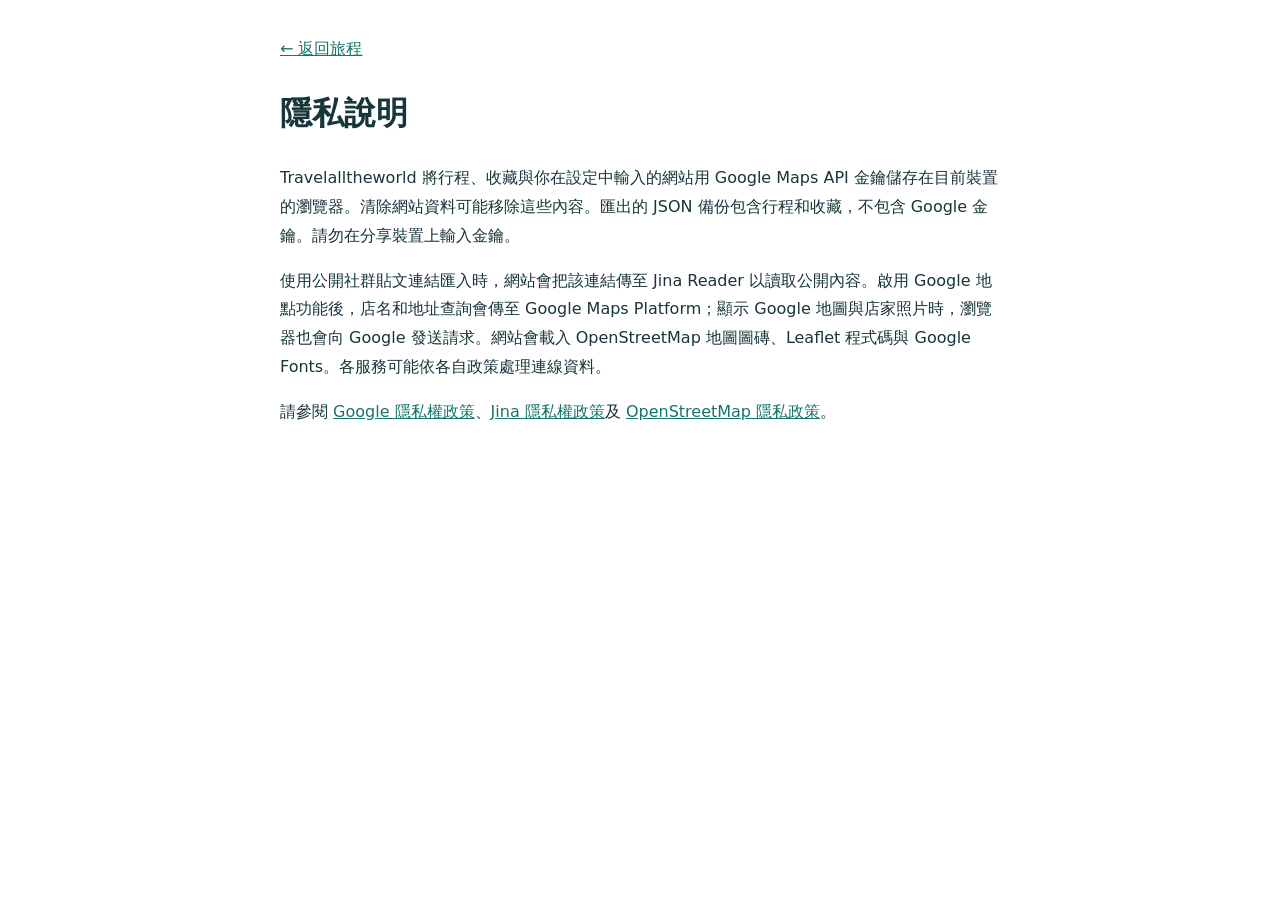
==== privacy.html @ 85bf27c6 "Add privacy information for social and Google place lookups" ====
<!doctype html><html lang="zh-Hant"><head><meta charset="utf-8"><meta name="viewport" content="width=device-width,initial-scale=1"><title>隱私說明 · Travelalltheworld</title><style>body{font:16px/1.8 system-ui,sans-serif;max-width:720px;margin:35px auto;padding:0 18px;color:#17353a}a{color:#167568}</style></head><body><a href="./">← 返回旅程</a><h1>隱私說明</h1><p>Travelalltheworld 將行程、收藏與你在設定中輸入的網站用 Google Maps API 金鑰儲存在目前裝置的瀏覽器。清除網站資料可能移除這些內容。匯出的 JSON 備份包含行程和收藏，不包含 Google 金鑰。請勿在分享裝置上輸入金鑰。</p><p>使用公開社群貼文連結匯入時，網站會把該連結傳至 Jina Reader 以讀取公開內容。啟用 Google 地點功能後，店名和地址查詢會傳至 Google Maps Platform；顯示 Google 地圖與店家照片時，瀏覽器也會向 Google 發送請求。網站會載入 OpenStreetMap 地圖圖磚、Leaflet 程式碼與 Google Fonts。各服務可能依各自政策處理連線資料。</p><p>請參閱 <a href="https://policies.google.com/privacy" target="_blank" rel="noopener noreferrer">Google 隱私權政策</a>、<a href="https://jina.ai/legal/#privacy-policy" target="_blank" rel="noopener noreferrer">Jina 隱私權政策</a>及 <a href="https://osmfoundation.org/wiki/Privacy_Policy" target="_blank" rel="noopener noreferrer">OpenStreetMap 隱私政策</a>。</p></body></html>
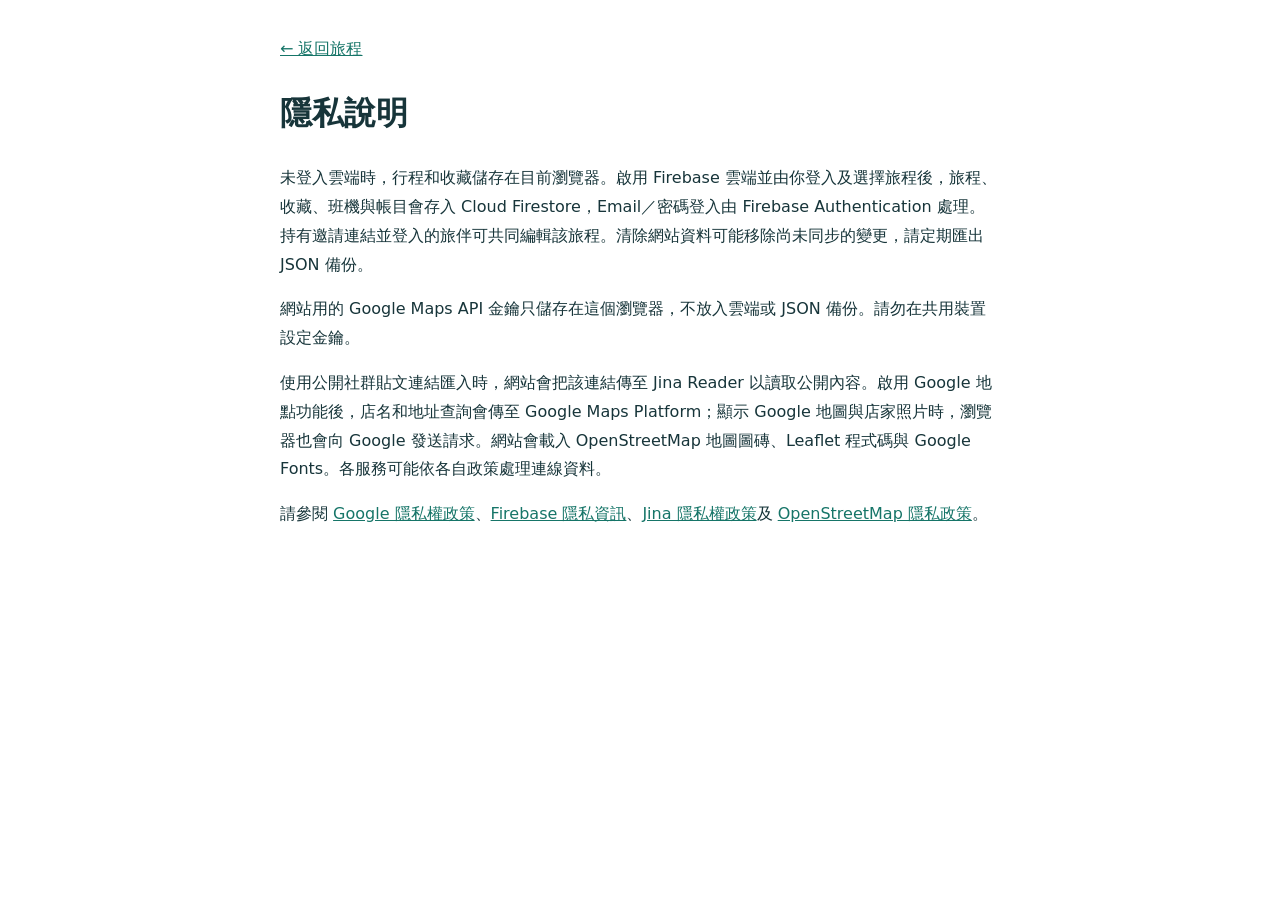
==== commit 00718bcf: "Prepare account-based cloud trip sync and LINE invites" ====
--- a/privacy.html
+++ b/privacy.html
@@ -1 +1 @@
-<!doctype html><html lang="zh-Hant"><head><meta charset="utf-8"><meta name="viewport" content="width=device-width,initial-scale=1"><title>隱私說明 · Travelalltheworld</title><style>body{font:16px/1.8 system-ui,sans-serif;max-width:720px;margin:35px auto;padding:0 18px;color:#17353a}a{color:#167568}</style></head><body><a href="./">← 返回旅程</a><h1>隱私說明</h1><p>Travelalltheworld 將行程、收藏與你在設定中輸入的網站用 Google Maps API 金鑰儲存在目前裝置的瀏覽器。清除網站資料可能移除這些內容。匯出的 JSON 備份包含行程和收藏，不包含 Google 金鑰。請勿在分享裝置上輸入金鑰。</p><p>使用公開社群貼文連結匯入時，網站會把該連結傳至 Jina Reader 以讀取公開內容。啟用 Google 地點功能後，店名和地址查詢會傳至 Google Maps Platform；顯示 Google 地圖與店家照片時，瀏覽器也會向 Google 發送請求。網站會載入 OpenStreetMap 地圖圖磚、Leaflet 程式碼與 Google Fonts。各服務可能依各自政策處理連線資料。</p><p>請參閱 <a href="https://policies.google.com/privacy" target="_blank" rel="noopener noreferrer">Google 隱私權政策</a>、<a href="https://jina.ai/legal/#privacy-policy" target="_blank" rel="noopener noreferrer">Jina 隱私權政策</a>及 <a href="https://osmfoundation.org/wiki/Privacy_Policy" target="_blank" rel="noopener noreferrer">OpenStreetMap 隱私政策</a>。</p></body></html>
+<!doctype html><html lang="zh-Hant"><head><meta charset="utf-8"><meta name="viewport" content="width=device-width,initial-scale=1"><title>隱私說明 · Travelalltheworld</title><style>body{font:16px/1.8 system-ui,sans-serif;max-width:720px;margin:35px auto;padding:0 18px;color:#17353a}a{color:#167568}</style></head><body><a href="./">← 返回旅程</a><h1>隱私說明</h1><p>未登入雲端時，行程和收藏儲存在目前瀏覽器。啟用 Firebase 雲端並由你登入及選擇旅程後，旅程、收藏、班機與帳目會存入 Cloud Firestore，Email／密碼登入由 Firebase Authentication 處理。持有邀請連結並登入的旅伴可共同編輯該旅程。清除網站資料可能移除尚未同步的變更，請定期匯出 JSON 備份。</p><p>網站用的 Google Maps API 金鑰只儲存在這個瀏覽器，不放入雲端或 JSON 備份。請勿在共用裝置設定金鑰。</p><p>使用公開社群貼文連結匯入時，網站會把該連結傳至 Jina Reader 以讀取公開內容。啟用 Google 地點功能後，店名和地址查詢會傳至 Google Maps Platform；顯示 Google 地圖與店家照片時，瀏覽器也會向 Google 發送請求。網站會載入 OpenStreetMap 地圖圖磚、Leaflet 程式碼與 Google Fonts。各服務可能依各自政策處理連線資料。</p><p>請參閱 <a href="https://policies.google.com/privacy" target="_blank" rel="noopener noreferrer">Google 隱私權政策</a>、<a href="https://firebase.google.com/support/privacy" target="_blank" rel="noopener noreferrer">Firebase 隱私資訊</a>、<a href="https://jina.ai/legal/#privacy-policy" target="_blank" rel="noopener noreferrer">Jina 隱私權政策</a>及 <a href="https://osmfoundation.org/wiki/Privacy_Policy" target="_blank" rel="noopener noreferrer">OpenStreetMap 隱私政策</a>。</p></body></html>
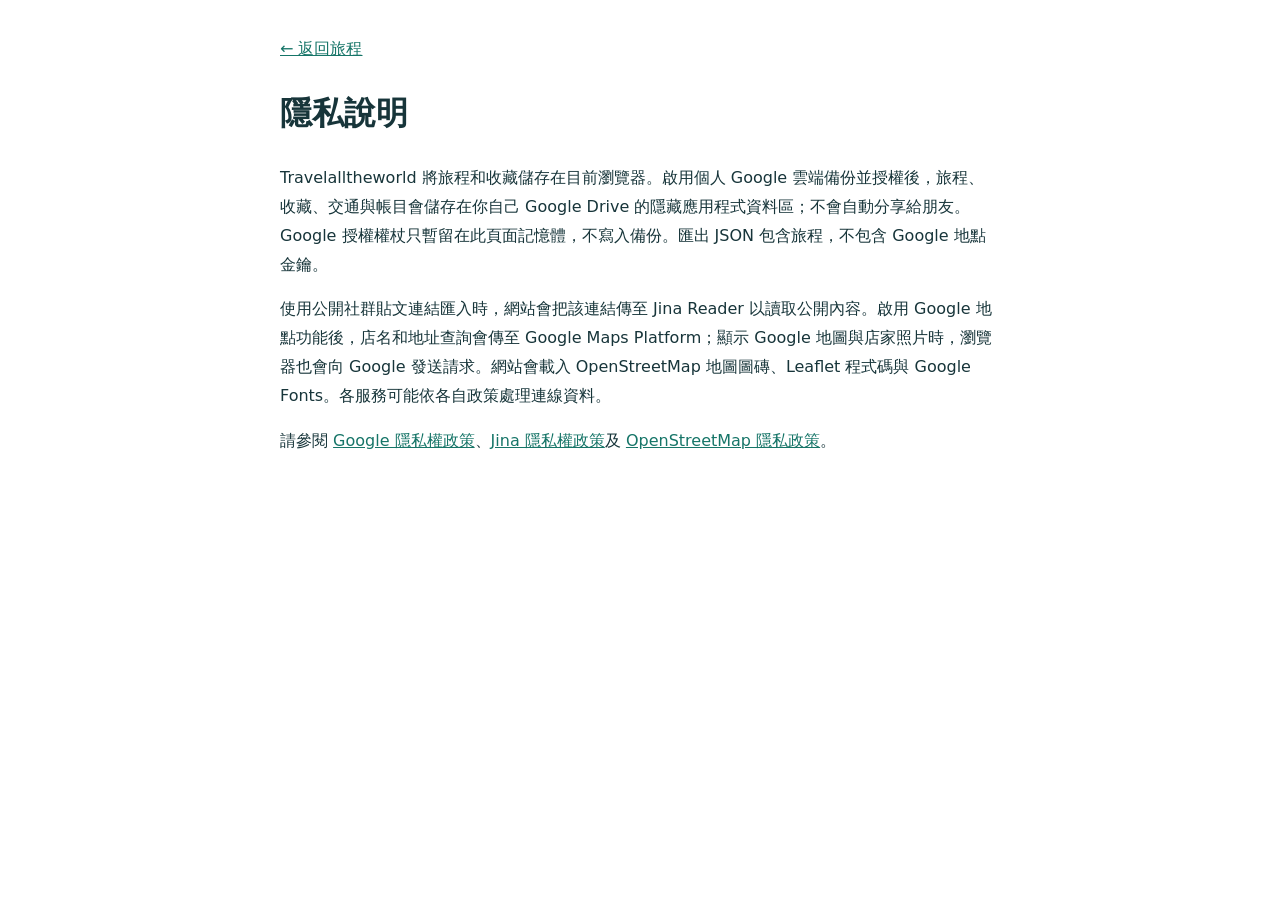
==== commit a87b93d3: "Prepare personal Google Drive sync and PDF-only sharing" ====
--- a/privacy.html
+++ b/privacy.html
@@ -1 +1 @@
-<!doctype html><html lang="zh-Hant"><head><meta charset="utf-8"><meta name="viewport" content="width=device-width,initial-scale=1"><title>隱私說明 · Travelalltheworld</title><style>body{font:16px/1.8 system-ui,sans-serif;max-width:720px;margin:35px auto;padding:0 18px;color:#17353a}a{color:#167568}</style></head><body><a href="./">← 返回旅程</a><h1>隱私說明</h1><p>未登入雲端時，行程和收藏儲存在目前瀏覽器。啟用 Firebase 雲端並由你登入及選擇旅程後，旅程、收藏、班機與帳目會存入 Cloud Firestore，Email／密碼登入由 Firebase Authentication 處理。持有邀請連結並登入的旅伴可共同編輯該旅程。清除網站資料可能移除尚未同步的變更，請定期匯出 JSON 備份。</p><p>網站用的 Google Maps API 金鑰只儲存在這個瀏覽器，不放入雲端或 JSON 備份。請勿在共用裝置設定金鑰。</p><p>使用公開社群貼文連結匯入時，網站會把該連結傳至 Jina Reader 以讀取公開內容。啟用 Google 地點功能後，店名和地址查詢會傳至 Google Maps Platform；顯示 Google 地圖與店家照片時，瀏覽器也會向 Google 發送請求。網站會載入 OpenStreetMap 地圖圖磚、Leaflet 程式碼與 Google Fonts。各服務可能依各自政策處理連線資料。</p><p>請參閱 <a href="https://policies.google.com/privacy" target="_blank" rel="noopener noreferrer">Google 隱私權政策</a>、<a href="https://firebase.google.com/support/privacy" target="_blank" rel="noopener noreferrer">Firebase 隱私資訊</a>、<a href="https://jina.ai/legal/#privacy-policy" target="_blank" rel="noopener noreferrer">Jina 隱私權政策</a>及 <a href="https://osmfoundation.org/wiki/Privacy_Policy" target="_blank" rel="noopener noreferrer">OpenStreetMap 隱私政策</a>。</p></body></html>
+<!doctype html><html lang="zh-Hant"><head><meta charset="utf-8"><meta name="viewport" content="width=device-width,initial-scale=1"><title>隱私說明 · Travelalltheworld</title><style>body{font:16px/1.8 system-ui,sans-serif;max-width:720px;margin:35px auto;padding:0 18px;color:#17353a}a{color:#167568}</style></head><body><a href="./">← 返回旅程</a><h1>隱私說明</h1><p>Travelalltheworld 將旅程和收藏儲存在目前瀏覽器。啟用個人 Google 雲端備份並授權後，旅程、收藏、交通與帳目會儲存在你自己 Google Drive 的隱藏應用程式資料區；不會自動分享給朋友。Google 授權權杖只暫留在此頁面記憶體，不寫入備份。匯出 JSON 包含旅程，不包含 Google 地點金鑰。</p><p>使用公開社群貼文連結匯入時，網站會把該連結傳至 Jina Reader 以讀取公開內容。啟用 Google 地點功能後，店名和地址查詢會傳至 Google Maps Platform；顯示 Google 地圖與店家照片時，瀏覽器也會向 Google 發送請求。網站會載入 OpenStreetMap 地圖圖磚、Leaflet 程式碼與 Google Fonts。各服務可能依各自政策處理連線資料。</p><p>請參閱 <a href="https://policies.google.com/privacy" target="_blank" rel="noopener noreferrer">Google 隱私權政策</a>、<a href="https://jina.ai/legal/#privacy-policy" target="_blank" rel="noopener noreferrer">Jina 隱私權政策</a>及 <a href="https://osmfoundation.org/wiki/Privacy_Policy" target="_blank" rel="noopener noreferrer">OpenStreetMap 隱私政策</a>。</p></body></html>
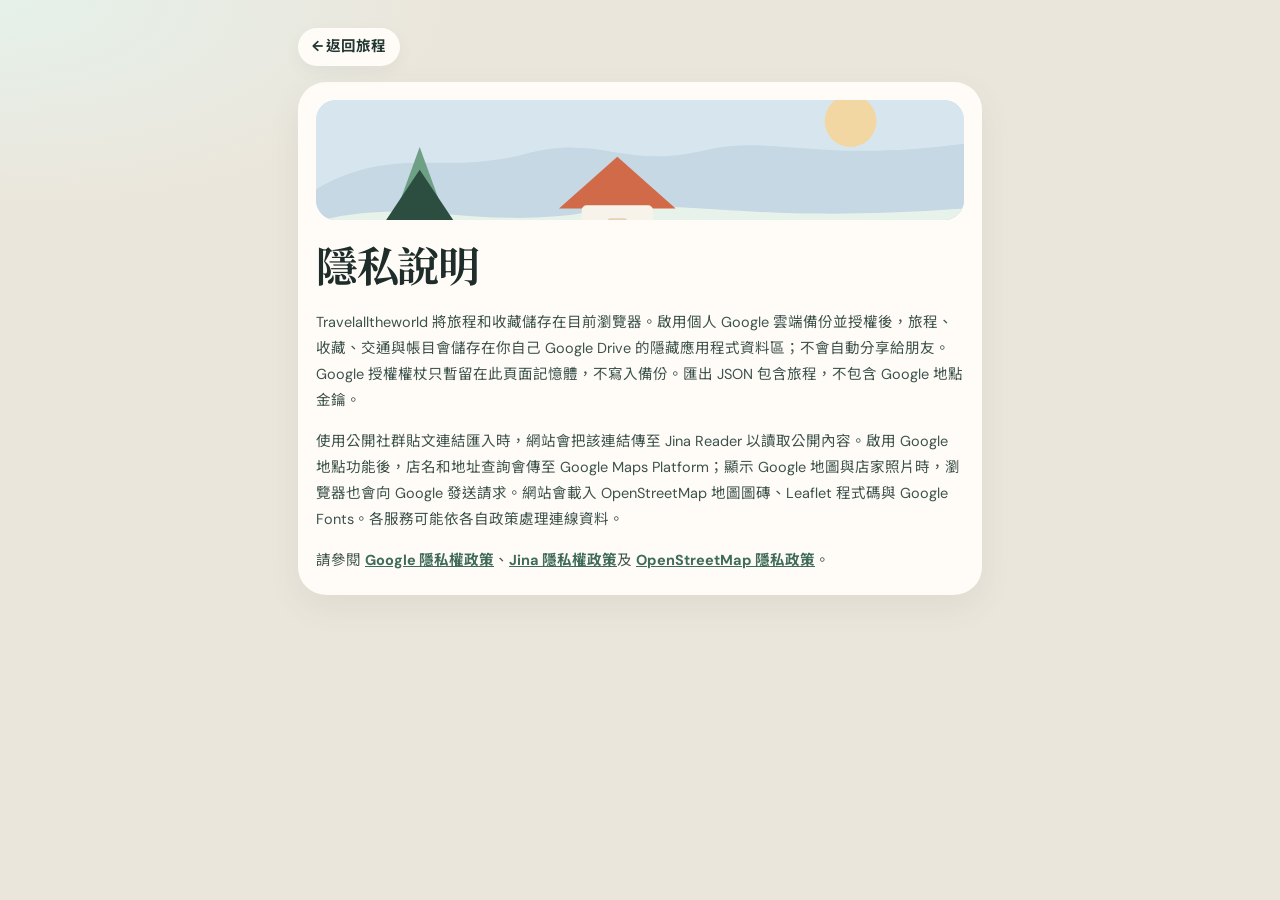
==== commit 75097abb: "Restyle the journal in a soft pastel travel look Give every screen cream, sage, and mist cards, seri" ====
--- a/privacy.html
+++ b/privacy.html
@@ -1 +1,38 @@
-<!doctype html><html lang="zh-Hant"><head><meta charset="utf-8"><meta name="viewport" content="width=device-width,initial-scale=1"><title>隱私說明 · Travelalltheworld</title><style>body{font:16px/1.8 system-ui,sans-serif;max-width:720px;margin:35px auto;padding:0 18px;color:#17353a}a{color:#167568}</style></head><body><a href="./">← 返回旅程</a><h1>隱私說明</h1><p>Travelalltheworld 將旅程和收藏儲存在目前瀏覽器。啟用個人 Google 雲端備份並授權後，旅程、收藏、交通與帳目會儲存在你自己 Google Drive 的隱藏應用程式資料區；不會自動分享給朋友。Google 授權權杖只暫留在此頁面記憶體，不寫入備份。匯出 JSON 包含旅程，不包含 Google 地點金鑰。</p><p>使用公開社群貼文連結匯入時，網站會把該連結傳至 Jina Reader 以讀取公開內容。啟用 Google 地點功能後，店名和地址查詢會傳至 Google Maps Platform；顯示 Google 地圖與店家照片時，瀏覽器也會向 Google 發送請求。網站會載入 OpenStreetMap 地圖圖磚、Leaflet 程式碼與 Google Fonts。各服務可能依各自政策處理連線資料。</p><p>請參閱 <a href="https://policies.google.com/privacy" target="_blank" rel="noopener noreferrer">Google 隱私權政策</a>、<a href="https://jina.ai/legal/#privacy-policy" target="_blank" rel="noopener noreferrer">Jina 隱私權政策</a>及 <a href="https://osmfoundation.org/wiki/Privacy_Policy" target="_blank" rel="noopener noreferrer">OpenStreetMap 隱私政策</a>。</p></body></html>
+<!doctype html>
+<html lang="zh-Hant">
+<head>
+  <meta charset="utf-8">
+  <meta name="viewport" content="width=device-width,initial-scale=1">
+  <meta name="theme-color" content="#f4f1ea">
+  <title>隱私說明 · Travelalltheworld</title>
+  <link rel="preconnect" href="https://fonts.googleapis.com">
+  <link rel="preconnect" href="https://fonts.gstatic.com" crossorigin>
+  <link href="https://fonts.googleapis.com/css2?family=DM+Sans:wght@400;500;600;700&family=Fraunces:opsz,wght@9..144,700&family=Noto+Sans+TC:wght@400;500;700&family=Noto+Serif+TC:wght@700&display=swap" rel="stylesheet">
+  <link rel="stylesheet" href="styles.css">
+  <link rel="icon" href="data:image/svg+xml,%3Csvg xmlns='http://www.w3.org/2000/svg' viewBox='0 0 32 32'%3E%3Crect width='32' height='32' rx='8' fill='%23e7f1ea'/%3E%3Cpath d='M16 4.5 19 11h-2l3.6 6h-2.2L22.8 24H9.2l4.4-7H11.4l3.6-6h-2L16 4.5Z' fill='%233f6b58'/%3E%3C/svg%3E">
+</head>
+<body class="legal">
+  <main class="legal-wrap">
+    <a class="back" href="./">← 返回旅程</a>
+    <article class="card legal-card">
+      <div class="legal-art" aria-hidden="true">
+        <svg viewBox="0 0 400 120" preserveAspectRatio="xMidYMid slice">
+          <rect width="400" height="120" fill="#d7e6ee"/>
+          <circle cx="330" cy="36" r="16" fill="#f3d7a2"/>
+          <path d="M0 78c48-28 80-8 130-22 46-12 60 10 110-2 40-10 70 8 160-4v70H0Z" fill="#c5d8e4"/>
+          <path d="M0 98c60-16 100 6 170-6 60-10 90 8 230-2v30H0Z" fill="#e7f3ea"/>
+          <path d="M48 96 64 52 80 96Z" fill="#6ea086"/>
+          <path d="M36 108 64 66 92 108Z" fill="#2c4e40"/>
+          <path d="M150 90 186 58 222 90Z" fill="#d06a48"/>
+          <rect x="164" y="88" width="44" height="26" rx="3" fill="#f7f3ea"/>
+          <rect x="180" y="96" width="12" height="18" rx="1.5" fill="#e4d2b4"/>
+        </svg>
+      </div>
+      <h1>隱私說明</h1>
+      <p>Travelalltheworld 將旅程和收藏儲存在目前瀏覽器。啟用個人 Google 雲端備份並授權後，旅程、收藏、交通與帳目會儲存在你自己 Google Drive 的隱藏應用程式資料區；不會自動分享給朋友。Google 授權權杖只暫留在此頁面記憶體，不寫入備份。匯出 JSON 包含旅程，不包含 Google 地點金鑰。</p>
+      <p>使用公開社群貼文連結匯入時，網站會把該連結傳至 Jina Reader 以讀取公開內容。啟用 Google 地點功能後，店名和地址查詢會傳至 Google Maps Platform；顯示 Google 地圖與店家照片時，瀏覽器也會向 Google 發送請求。網站會載入 OpenStreetMap 地圖圖磚、Leaflet 程式碼與 Google Fonts。各服務可能依各自政策處理連線資料。</p>
+      <p>請參閱 <a href="https://policies.google.com/privacy" target="_blank" rel="noopener noreferrer">Google 隱私權政策</a>、<a href="https://jina.ai/legal/#privacy-policy" target="_blank" rel="noopener noreferrer">Jina 隱私權政策</a>及 <a href="https://osmfoundation.org/wiki/Privacy_Policy" target="_blank" rel="noopener noreferrer">OpenStreetMap 隱私政策</a>。</p>
+    </article>
+  </main>
+</body>
+</html>
--- a/styles.css
+++ b/styles.css
@@ -0,0 +1,468 @@
+/* Travelalltheworld — soft pastel travel journal */
+:root {
+  --ink: #1e2c2a;
+  --muted: #6f827a;
+  --paper: #f4f1ea;
+  --white: #fffcf8;
+  --sage: #7ea48e;
+  --sage-deep: #3f6b58;
+  --pine: #243833;
+  --mint: #e7f1ea;
+  --mist: #e7eef3;
+  --sky: #d5e3ec;
+  --price: #d4532c;
+  --line: #e6ebe4;
+  --shadow: 0 12px 32px rgba(70, 90, 80, 0.08);
+  --shadow-soft: 0 6px 16px rgba(70, 90, 80, 0.06);
+  --serif: "Fraunces", "Noto Serif TC", "Iowan Old Style", Palatino, "Songti TC", serif;
+  --sans: "DM Sans", "Noto Sans TC", "PingFang TC", sans-serif;
+  --radius: 28px;
+}
+
+* { box-sizing: border-box; }
+html { scroll-behavior: smooth; -webkit-text-size-adjust: 100%; }
+body {
+  margin: 0;
+  color: var(--ink);
+  font-family: var(--sans);
+  font-size: 14.5px;
+  line-height: 1.5;
+  background:
+    radial-gradient(880px 380px at -10% -8%, #e5f1ea 0%, transparent 58%),
+    radial-gradient(720px 340px at 110% -6%, #e3eef5 0%, transparent 52%),
+    var(--paper);
+}
+button, input, select, textarea { font: inherit; color: inherit; }
+button { cursor: pointer; }
+button:disabled { opacity: 0.55; cursor: not-allowed; }
+a { color: inherit; }
+img { max-width: 100%; }
+h1, h2, h3, p { margin-top: 0; }
+:focus-visible { outline: 2px solid var(--sage-deep); outline-offset: 2px; }
+::selection { background: #dceadf; }
+
+.app { min-height: 100vh; }
+.sidebar { display: none; }
+.workspace { min-width: 0; padding: 18px 16px 118px; overflow-x: clip; }
+
+.mobile-brand { display: flex; align-items: center; gap: 10px; margin-bottom: 16px; }
+.mobile-brand strong, .brand strong { display: block; font-size: 14px; letter-spacing: -0.02em; }
+.mobile-brand small, .brand small {
+  display: block; margin-top: 2px; color: var(--muted);
+  font-size: 10px; letter-spacing: 0.14em;
+}
+.brand-mark {
+  width: 42px; height: 42px; border-radius: 14px; flex: none;
+  background: var(--mint); color: var(--pine);
+  display: grid; place-items: center;
+  box-shadow: inset 0 0 0 1px rgba(63, 107, 88, 0.06);
+}
+.brand-mark svg { width: 26px; height: 26px; display: block; }
+
+.topbar { display: flex; flex-direction: column; align-items: stretch; gap: 14px; margin-bottom: 16px; }
+.eyebrow {
+  margin: 0 0 8px; font-size: 11px; letter-spacing: 0.16em; text-transform: uppercase;
+  color: var(--sage-deep); font-weight: 700;
+}
+.topbar h1, .section-title, .hero h2, .modal-head h2, .legal-card h1, .card-head h3, article.place h3, .item-copy strong, .list-row strong, .summary strong {
+  font-family: var(--serif);
+  font-weight: 700;
+  letter-spacing: -0.03em;
+}
+.topbar h1 {
+  font-size: clamp(34px, 9vw, 52px);
+  line-height: 1.12;
+  margin: 0 0 6px;
+}
+.sub, .section-intro { color: var(--muted); line-height: 1.6; }
+.sub { font-size: 13.5px; }
+.top-actions, .hero-actions, .toolbar, .modal-actions, .item-actions { display: flex; flex-wrap: wrap; gap: 8px; }
+.top-actions { justify-content: flex-start; }
+
+.btn {
+  border: 0; border-radius: 999px; background: var(--white); color: var(--ink);
+  padding: 11px 16px; font-weight: 700;
+  box-shadow: var(--shadow-soft);
+  display: inline-flex; align-items: center; justify-content: center; gap: 6px;
+  white-space: nowrap;
+}
+.btn:hover { background: #f4f7f4; }
+.btn.primary { background: var(--pine); color: #f6f3ec; }
+.btn.primary:hover { background: #1b2c28; }
+.btn.dark { background: var(--pine); color: #fff; }
+.btn.small { font-size: 12.5px; padding: 8px 12px; }
+.btn.ghost { background: transparent; box-shadow: none; }
+
+.hero {
+  background: var(--white);
+  border-radius: 32px;
+  overflow: hidden;
+  box-shadow: var(--shadow);
+  margin-bottom: 16px;
+}
+.hero-art { height: 188px; background: #d7e6ee; }
+.hero-art svg, .page-art svg, .map-doodle svg, .place-visual svg { width: 100%; height: 100%; display: block; }
+.hero-copy { padding: 4px 20px 20px; }
+.hero h2 { font-size: clamp(26px, 6.5vw, 36px); line-height: 1.25; margin: 0 0 8px; }
+.hero p { margin: 0; color: #5c7169; }
+.hero-actions { margin-top: 16px; }
+
+.section { display: none; }
+.section.active { display: block; }
+.page-head { display: flex; align-items: flex-end; justify-content: space-between; gap: 12px; margin-bottom: 14px; }
+.page-art { width: 92px; height: 72px; flex: none; }
+.section-title { font-size: clamp(30px, 8vw, 40px); line-height: 1.15; margin: 0 0 6px; }
+.section-intro { margin: 0; }
+.page-head .section-intro { max-width: 36em; }
+
+.stat-row { display: grid; grid-template-columns: repeat(3, minmax(0, 1fr)); gap: 10px; margin-bottom: 16px; }
+.stat {
+  background: var(--white);
+  border-radius: 22px;
+  padding: 12px 12px 13px;
+  box-shadow: var(--shadow-soft);
+  min-width: 0;
+}
+.stat:nth-child(1) { background: #eef6f1; }
+.stat:nth-child(2) { background: #eef3f6; }
+.stat:nth-child(3) { background: #fdf1eb; }
+.stat-ico {
+  width: 28px; height: 28px; border-radius: 10px; display: grid; place-items: center;
+  background: rgba(255, 252, 248, 0.8); color: var(--pine); margin-bottom: 8px;
+}
+.stat-ico svg { width: 16px; height: 16px; display: block; }
+.stat small { color: var(--muted); font-weight: 700; font-size: 11px; }
+.stat strong, .accent-num {
+  display: block; margin-top: 4px;
+  font-family: var(--serif); font-weight: 700;
+  font-size: clamp(16px, 4.5vw, 22px);
+  letter-spacing: -0.04em; line-height: 1.15;
+}
+#statCosts, .price, .summary strong { color: var(--price); }
+.accent-num { color: var(--sage-deep); }
+
+.grid-overview, .two-col { display: grid; gap: 16px; min-width: 0; }
+.grid-overview > *, .two-col > *, .card, .day-strip, .hero, .stat-row { min-width: 0; max-width: 100%; }
+.card {
+  background: var(--white);
+  border: 0;
+  border-radius: var(--radius);
+  box-shadow: var(--shadow);
+  padding: 16px 16px 18px;
+}
+.card-head { display: flex; align-items: center; justify-content: space-between; gap: 10px; margin-bottom: 12px; flex-wrap: wrap; }
+.card-head h3 { font-size: 20px; margin: 0; }
+.mini { color: var(--muted); font-size: 12px; line-height: 1.5; }
+.map-card-top { display: flex; align-items: flex-start; justify-content: space-between; gap: 8px; }
+.map-doodle { width: 112px; height: 64px; flex: none; }
+.map, #map {
+  height: 280px; width: 100%; max-width: 100%;
+  border-radius: 22px; overflow: hidden;
+  background: #e7f0ea;
+}
+.leaflet-container { border-radius: 22px; font-family: inherit; z-index: 0; background: #e7f0ea; }
+.leaflet-bar { border: 0 !important; border-radius: 14px !important; overflow: hidden; box-shadow: var(--shadow-soft) !important; }
+.leaflet-bar a {
+  background: var(--white) !important; color: var(--pine) !important;
+  border-bottom: 1px solid #e6ebe4 !important;
+  width: 32px !important; height: 32px !important; line-height: 32px !important;
+}
+.leaflet-bar a:hover { background: var(--mint) !important; }
+.leaflet-control-attribution {
+  background: rgba(255, 252, 248, 0.88) !important;
+  font-size: 10px !important;
+  max-width: 70%;
+}
+.map-note { font-size: 12px; color: var(--muted); line-height: 1.55; margin: 10px 0 0; }
+.map-card .btn { margin-top: 12px; }
+
+.day-strip {
+  display: flex; gap: 8px; overflow: auto; padding: 2px 2px 12px;
+  scrollbar-width: none;
+}
+.day-strip::-webkit-scrollbar { display: none; }
+.day-strip button {
+  border: 0; background: #f6f3ec; color: #3d524c;
+  border-radius: 999px; padding: 9px 13px;
+  font-weight: 700; white-space: nowrap;
+  display: inline-flex; align-items: center; gap: 6px;
+}
+.chip-ico { width: 14px; height: 14px; flex: none; }
+.day-strip button.active { background: var(--pine); color: #f6f3ec; }
+.day-strip button.add {
+  background: transparent; color: var(--sage-deep);
+  box-shadow: inset 0 0 0 1.5px #c5d9cc;
+}
+
+.timeline { margin: 4px 0 0; padding: 0; border: 0; display: grid; gap: 10px; }
+.timeline-item { position: relative; }
+.item-body {
+  background: #f6f3ec;
+  border: 0;
+  border-radius: 20px;
+  padding: 12px;
+  display: flex;
+  align-items: center;
+  gap: 10px;
+}
+.time-col { min-width: 58px; flex: none; }
+.time { color: var(--sage-deep); font-size: 13px; font-weight: 800; white-space: nowrap; letter-spacing: -0.02em; }
+.item-copy { flex: 1; min-width: 0; }
+.item-copy strong { display: block; font-size: 16px; line-height: 1.3; margin: 0 0 3px; overflow-wrap: anywhere; }
+.item-meta { font-size: 12px; color: var(--muted); line-height: 1.55; overflow-wrap: anywhere; }
+.item-actions { flex: none; }
+.icon-btn {
+  width: 36px; height: 36px; padding: 0;
+  border: 0; border-radius: 12px;
+  background: var(--white); color: #3e564e;
+  box-shadow: var(--shadow-soft);
+  display: inline-grid; place-items: center;
+  font-size: 14px;
+}
+.icon-btn:hover { background: var(--mint); }
+.empty {
+  padding: 26px 14px;
+  text-align: center;
+  color: var(--muted);
+  background: #f6f3ec;
+  border-radius: 20px;
+  line-height: 1.65;
+}
+.empty::before {
+  content: "";
+  display: block;
+  width: 92px; height: 58px;
+  margin: 0 auto 10px;
+  background: center / contain no-repeat url("data:image/svg+xml,%3Csvg xmlns='http://www.w3.org/2000/svg' viewBox='0 0 92 58'%3E%3Cpath d='M4 46c14-16 24-16 34-4 8 10 16 8 28-2 8-6 16-6 22 0v14H4Z' fill='%23d5e4ee'/%3E%3Cpath d='M8 48c10-8 18-6 26 2 8 8 18 4 30-4v10H8Z' fill='%23c5d9cc'/%3E%3Cpath d='M30 48 38 28 46 48Z' fill='%233f6b58'/%3E%3Cpath d='M24 48 38 34 52 48Z' fill='%232f5546'/%3E%3Ccircle cx='70' cy='18' r='6' fill='%23f0d39a'/%3E%3C/svg%3E");
+}
+
+.toolbar { align-items: center; margin-bottom: 14px; }
+.toolbar .grow { flex: 1 1 180px; }
+.search {
+  min-width: 0; flex: 1 1 180px; width: 100%;
+  border: 0; border-radius: 999px; padding: 12px 16px;
+  background: var(--white); color: var(--ink);
+  box-shadow: var(--shadow-soft);
+}
+.field input:focus, .field textarea:focus, .field select:focus, .search:focus {
+  box-shadow: 0 0 0 3px rgba(63, 107, 88, 0.16);
+}
+
+.places-grid { display: grid; gap: 16px; }
+article.place { padding: 0; overflow: hidden; display: flex; flex-direction: column; }
+.place-visual {
+  height: 168px; position: relative; background: #dbe8e4;
+}
+.place-visual img { width: 100%; height: 100%; object-fit: cover; display: block; }
+.rating-badge {
+  position: absolute; z-index: 1; top: 12px; left: 12px;
+  background: var(--white); color: var(--pine);
+  border-radius: 999px; padding: 4px 8px;
+  font-size: 12px; font-weight: 800;
+  box-shadow: var(--shadow-soft);
+}
+.photo-credit { padding: 8px 16px 0; }
+article.place .place-body { padding: 14px 16px 16px; display: flex; flex-direction: column; flex: 1; gap: 0; }
+article.place h3 { font-size: 22px; margin: 0 0 6px; line-height: 1.25; }
+article.place p { font-size: 13px; color: var(--muted); line-height: 1.5; margin: 0 0 8px; }
+.google-meta { margin-bottom: 8px; }
+.place-foot { display: flex; align-items: center; justify-content: space-between; gap: 8px; margin-top: auto; padding-top: 6px; flex-wrap: wrap; }
+article.place .icon-btn { width: 34px; height: 34px; }
+.card .toolbar:last-child { margin-bottom: 0; }
+#section-money .field + .help { margin-bottom: 0; }
+#section-money .btn.small { margin-top: 12px; }
+.place-foot .item-actions, .place-foot > div { display: flex; gap: 6px; }
+.badge {
+  font-size: 11px; border-radius: 999px; padding: 5px 9px; font-weight: 800;
+  background: var(--mint); color: var(--sage-deep); white-space: nowrap;
+}
+.badge.pending { background: #fdf1eb; color: #b85a38; }
+.muted-link { color: var(--sage-deep); text-decoration: none; font-weight: 700; }
+.muted-link:hover { text-decoration: underline; }
+
+.list { display: grid; gap: 10px; }
+.list-row {
+  background: #f6f3ec; border: 0; border-radius: 18px;
+  padding: 12px 12px; display: flex; align-items: center; justify-content: space-between; gap: 10px;
+}
+.list-row strong { display: block; font-size: 16px; line-height: 1.3; }
+.list-row small { display: block; color: var(--muted); margin-top: 4px; line-height: 1.5; font-family: var(--sans); font-weight: 500; letter-spacing: 0; }
+.summary {
+  background: linear-gradient(145deg, #fdf1eb 0%, #f7f4ee 58%, #e8f3ec 100%);
+  border-radius: 22px; padding: 16px 16px 14px; margin-bottom: 14px;
+}
+.summary small { color: #6f5c54; }
+.summary strong { font-size: 32px; line-height: 1.15; }
+
+.chips { display: flex; flex-wrap: wrap; gap: 8px; }
+.chip {
+  background: var(--mint); border: 0; padding: 8px 10px; border-radius: 999px;
+  color: var(--sage-deep); font-size: 13px; font-weight: 700;
+  display: inline-flex; align-items: center; gap: 6px;
+}
+.chip button { border: 0; background: transparent; color: inherit; margin-left: 4px; }
+.chip input { accent-color: var(--sage-deep); width: auto; }
+
+.form { display: grid; gap: 12px; }
+.field { display: grid; gap: 6px; }
+.field label { font-weight: 700; font-size: 12px; color: #476158; }
+.field input, .field select, .field textarea, #membersInput, #rateValue {
+  border: 0; background: #f6f3ec; border-radius: 14px;
+  padding: 12px 12px; width: 100%; min-width: 0; color: var(--ink);
+  box-shadow: inset 0 0 0 1px transparent;
+}
+.field textarea, #membersInput { resize: vertical; min-height: 88px; border-radius: 16px; }
+.form-row { display: grid; grid-template-columns: repeat(2, minmax(0, 1fr)); gap: 10px; }
+.help { font-size: 12px; line-height: 1.6; color: var(--muted); }
+.modal-actions { justify-content: flex-end; margin-top: 8px; }
+
+.modal-backdrop {
+  position: fixed; inset: 0; background: rgba(36, 56, 51, 0.42);
+  display: none; align-items: flex-end; justify-content: center;
+  padding: 12px; z-index: 80;
+}
+.modal-backdrop.open { display: flex; }
+.modal {
+  width: min(520px, 100%);
+  max-height: min(92vh, 820px);
+  overflow: auto;
+  background: var(--white);
+  border-radius: 28px 28px 22px 22px;
+  padding: 18px 16px 20px;
+  box-shadow: 0 24px 80px rgba(30, 44, 40, 0.2);
+}
+.modal-head { display: flex; align-items: center; justify-content: space-between; gap: 12px; margin-bottom: 14px; }
+.modal-head h2 { margin: 0; font-size: 24px; }
+.candidates { display: grid; gap: 8px; max-height: 280px; overflow: auto; }
+.candidate {
+  border: 0; background: #f6f3ec; border-radius: 16px;
+  padding: 12px; display: flex; gap: 10px; align-items: flex-start;
+}
+.candidate input { margin-top: 3px; accent-color: var(--sage-deep); }
+.candidate strong { font-size: 13px; }
+.candidate small { display: block; color: var(--muted); margin-top: 4px; }
+.candidate .search { box-shadow: none; background: var(--white); }
+
+.toast {
+  position: fixed; left: 50%; transform: translateX(-50%);
+  bottom: calc(96px + env(safe-area-inset-bottom));
+  border-radius: 999px; background: var(--pine); color: #f6f3ec;
+  padding: 12px 16px; box-shadow: var(--shadow); z-index: 90;
+  display: none; max-width: min(90vw, 460px); text-align: center;
+}
+.toast.show { display: block; }
+
+.mobile-nav {
+  display: flex; position: fixed;
+  left: 12px; right: 12px;
+  bottom: calc(10px + env(safe-area-inset-bottom));
+  background: rgba(255, 252, 248, 0.94);
+  backdrop-filter: blur(14px);
+  box-shadow: 0 12px 40px rgba(50, 70, 60, 0.14);
+  border-radius: 26px;
+  padding: 7px 4px 6px;
+  z-index: 40;
+  justify-content: space-between;
+}
+.mobile-nav .nav-btn {
+  width: 20%; border: 0; background: transparent; color: #7d8d86;
+  border-radius: 18px; padding: 4px 2px 3px;
+  display: grid; justify-items: center; gap: 3px;
+  font-size: 10px; font-weight: 700; line-height: 1.2;
+}
+.mobile-nav .nav-btn.active { color: var(--pine); }
+.mobile-nav .ico {
+  width: 34px; height: 28px; border-radius: 12px;
+  display: grid; place-items: center;
+}
+.mobile-nav .nav-btn.active .ico { background: var(--pine); color: #f4f1ea; }
+.ico svg { width: 20px; height: 20px; display: block; }
+.side-nav { display: grid; gap: 6px; }
+.side-label {
+  text-transform: uppercase; letter-spacing: 0.16em; color: var(--sage-deep);
+  font-size: 10px; font-weight: 700; margin: 18px 12px 8px;
+}
+.sidebar-bottom { margin-top: auto; padding: 18px 12px 0; color: var(--muted); font-size: 12px; line-height: 1.65; }
+
+.stack-gap { height: 18px; }
+.workspace > footer, footer.mini {
+  margin-top: 26px; color: var(--muted);
+}
+footer.mini a { color: var(--sage-deep); font-weight: 700; text-decoration: none; }
+footer.mini a:hover { text-decoration: underline; }
+
+body.legal { min-height: 100vh; }
+.legal-wrap { max-width: 720px; margin: 0 auto; padding: 28px 18px 56px; }
+.back {
+  display: inline-flex; align-items: center; gap: 6px; margin-bottom: 16px;
+  background: var(--white); color: var(--pine); text-decoration: none; font-weight: 700;
+  border-radius: 999px; padding: 8px 14px; box-shadow: var(--shadow-soft);
+}
+.legal-card { padding: 18px 18px 8px; }
+.legal-art { height: 120px; border-radius: 20px; overflow: hidden; background: #d7e6ee; }
+.legal-art svg { width: 100%; height: 100%; display: block; }
+.legal-card h1 { font-size: clamp(32px, 8vw, 42px); margin: 16px 0 10px; }
+.legal-card p { color: #3d524c; line-height: 1.8; }
+.legal-card a { color: var(--sage-deep); font-weight: 700; }
+
+@media (min-width: 560px) {
+  .modal-backdrop { align-items: center; }
+  .modal { border-radius: 28px; padding: 22px; }
+}
+@media (max-width: 560px) {
+  #section-places .toolbar .btn { flex: 1 1 calc(50% - 8px); }
+  #section-places .search { flex: 1 1 100%; }
+}
+@media (min-width: 720px) {
+  .workspace { padding: 28px 28px 120px; }
+  .topbar { flex-direction: row; align-items: flex-end; justify-content: space-between; }
+  .top-actions { justify-content: flex-end; }
+  .hero { display: grid; grid-template-columns: 1.05fr 0.95fr; align-items: stretch; }
+  .hero-art { height: auto; min-height: 240px; order: 2; }
+  .hero-copy { padding: 28px 8px 28px 28px; align-self: center; }
+  .places-grid { grid-template-columns: repeat(2, minmax(0, 1fr)); }
+  .two-col { grid-template-columns: repeat(2, minmax(0, 1fr)); align-items: start; }
+  .map, #map { height: 340px; }
+}
+@media (min-width: 960px) {
+  body {
+    background:
+      radial-gradient(900px 420px at 0% 0%, #e5f1ea 0%, transparent 50%),
+      #ebe6dc;
+  }
+  .app {
+    max-width: 1180px; margin: 0 auto; min-height: 100vh;
+    display: grid; grid-template-columns: 250px minmax(0, 1fr);
+    gap: 18px; padding: 22px;
+  }
+  .sidebar {
+    display: flex; flex-direction: column; gap: 8px;
+    position: sticky; top: 22px; height: calc(100vh - 44px);
+    background: var(--white); color: var(--ink);
+    border-radius: 32px; padding: 26px 16px 20px;
+    box-shadow: var(--shadow);
+  }
+  .brand { padding: 0 8px; }
+  .side-nav .nav-btn {
+    width: 100%; border: 0; border-radius: 16px; text-align: left;
+    color: #4d635b; background: transparent;
+    padding: 11px 12px; font-weight: 700;
+    display: flex; align-items: center; gap: 10px;
+  }
+  .side-nav .nav-btn .ico {
+    width: 32px; height: 32px; border-radius: 12px; background: #f6f3ec;
+    display: grid; place-items: center; color: var(--pine);
+  }
+  .side-nav .nav-btn.active { background: var(--pine); color: #f6f3ec; }
+  .side-nav .nav-btn.active .ico { background: rgba(255, 252, 248, 0.14); color: #f6f3ec; }
+  .side-nav .nav-btn:hover { background: #f3f7f4; }
+  .side-nav .nav-btn.active:hover { background: #1b2c28; }
+  .mobile-brand, .mobile-nav { display: none; }
+  .workspace { padding: 10px 6px 28px; }
+  .grid-overview { grid-template-columns: minmax(0, 1.35fr) minmax(300px, 0.82fr); align-items: start; }
+  .places-grid { grid-template-columns: repeat(auto-fill, minmax(260px, 1fr)); }
+  .toast { bottom: 28px; }
+}
+@media (prefers-reduced-motion: reduce) {
+  html { scroll-behavior: auto; }
+}
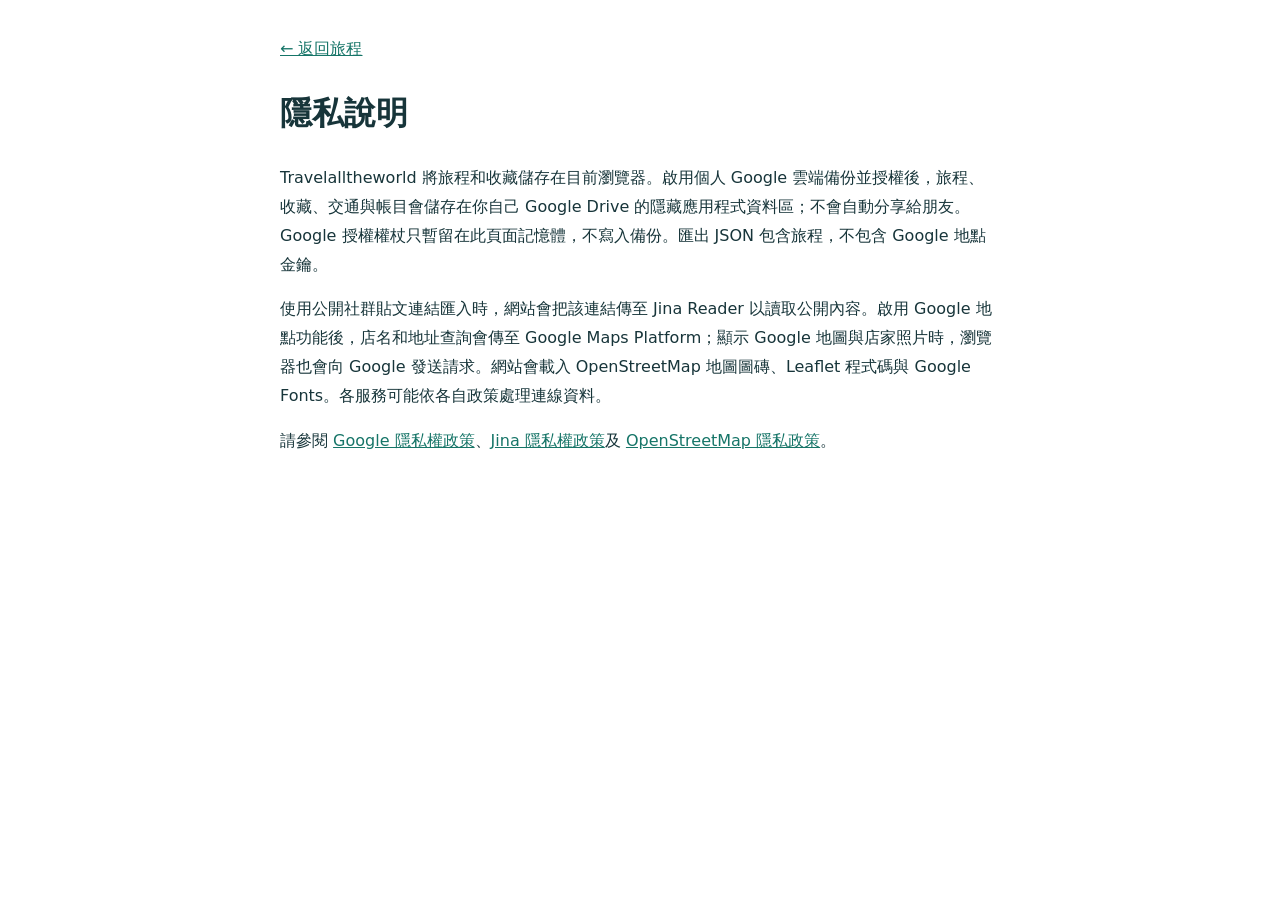
==== commit 73c483e3: "Revert "Restyle the journal in a soft pastel travel look" This reverts commit 75097abb0aeb581ee9bf43" ====
--- a/privacy.html
+++ b/privacy.html
@@ -1,38 +1 @@
-<!doctype html>
-<html lang="zh-Hant">
-<head>
-  <meta charset="utf-8">
-  <meta name="viewport" content="width=device-width,initial-scale=1">
-  <meta name="theme-color" content="#f4f1ea">
-  <title>隱私說明 · Travelalltheworld</title>
-  <link rel="preconnect" href="https://fonts.googleapis.com">
-  <link rel="preconnect" href="https://fonts.gstatic.com" crossorigin>
-  <link href="https://fonts.googleapis.com/css2?family=DM+Sans:wght@400;500;600;700&family=Fraunces:opsz,wght@9..144,700&family=Noto+Sans+TC:wght@400;500;700&family=Noto+Serif+TC:wght@700&display=swap" rel="stylesheet">
-  <link rel="stylesheet" href="styles.css">
-  <link rel="icon" href="data:image/svg+xml,%3Csvg xmlns='http://www.w3.org/2000/svg' viewBox='0 0 32 32'%3E%3Crect width='32' height='32' rx='8' fill='%23e7f1ea'/%3E%3Cpath d='M16 4.5 19 11h-2l3.6 6h-2.2L22.8 24H9.2l4.4-7H11.4l3.6-6h-2L16 4.5Z' fill='%233f6b58'/%3E%3C/svg%3E">
-</head>
-<body class="legal">
-  <main class="legal-wrap">
-    <a class="back" href="./">← 返回旅程</a>
-    <article class="card legal-card">
-      <div class="legal-art" aria-hidden="true">
-        <svg viewBox="0 0 400 120" preserveAspectRatio="xMidYMid slice">
-          <rect width="400" height="120" fill="#d7e6ee"/>
-          <circle cx="330" cy="36" r="16" fill="#f3d7a2"/>
-          <path d="M0 78c48-28 80-8 130-22 46-12 60 10 110-2 40-10 70 8 160-4v70H0Z" fill="#c5d8e4"/>
-          <path d="M0 98c60-16 100 6 170-6 60-10 90 8 230-2v30H0Z" fill="#e7f3ea"/>
-          <path d="M48 96 64 52 80 96Z" fill="#6ea086"/>
-          <path d="M36 108 64 66 92 108Z" fill="#2c4e40"/>
-          <path d="M150 90 186 58 222 90Z" fill="#d06a48"/>
-          <rect x="164" y="88" width="44" height="26" rx="3" fill="#f7f3ea"/>
-          <rect x="180" y="96" width="12" height="18" rx="1.5" fill="#e4d2b4"/>
-        </svg>
-      </div>
-      <h1>隱私說明</h1>
-      <p>Travelalltheworld 將旅程和收藏儲存在目前瀏覽器。啟用個人 Google 雲端備份並授權後，旅程、收藏、交通與帳目會儲存在你自己 Google Drive 的隱藏應用程式資料區；不會自動分享給朋友。Google 授權權杖只暫留在此頁面記憶體，不寫入備份。匯出 JSON 包含旅程，不包含 Google 地點金鑰。</p>
-      <p>使用公開社群貼文連結匯入時，網站會把該連結傳至 Jina Reader 以讀取公開內容。啟用 Google 地點功能後，店名和地址查詢會傳至 Google Maps Platform；顯示 Google 地圖與店家照片時，瀏覽器也會向 Google 發送請求。網站會載入 OpenStreetMap 地圖圖磚、Leaflet 程式碼與 Google Fonts。各服務可能依各自政策處理連線資料。</p>
-      <p>請參閱 <a href="https://policies.google.com/privacy" target="_blank" rel="noopener noreferrer">Google 隱私權政策</a>、<a href="https://jina.ai/legal/#privacy-policy" target="_blank" rel="noopener noreferrer">Jina 隱私權政策</a>及 <a href="https://osmfoundation.org/wiki/Privacy_Policy" target="_blank" rel="noopener noreferrer">OpenStreetMap 隱私政策</a>。</p>
-    </article>
-  </main>
-</body>
-</html>
+<!doctype html><html lang="zh-Hant"><head><meta charset="utf-8"><meta name="viewport" content="width=device-width,initial-scale=1"><title>隱私說明 · Travelalltheworld</title><style>body{font:16px/1.8 system-ui,sans-serif;max-width:720px;margin:35px auto;padding:0 18px;color:#17353a}a{color:#167568}</style></head><body><a href="./">← 返回旅程</a><h1>隱私說明</h1><p>Travelalltheworld 將旅程和收藏儲存在目前瀏覽器。啟用個人 Google 雲端備份並授權後，旅程、收藏、交通與帳目會儲存在你自己 Google Drive 的隱藏應用程式資料區；不會自動分享給朋友。Google 授權權杖只暫留在此頁面記憶體，不寫入備份。匯出 JSON 包含旅程，不包含 Google 地點金鑰。</p><p>使用公開社群貼文連結匯入時，網站會把該連結傳至 Jina Reader 以讀取公開內容。啟用 Google 地點功能後，店名和地址查詢會傳至 Google Maps Platform；顯示 Google 地圖與店家照片時，瀏覽器也會向 Google 發送請求。網站會載入 OpenStreetMap 地圖圖磚、Leaflet 程式碼與 Google Fonts。各服務可能依各自政策處理連線資料。</p><p>請參閱 <a href="https://policies.google.com/privacy" target="_blank" rel="noopener noreferrer">Google 隱私權政策</a>、<a href="https://jina.ai/legal/#privacy-policy" target="_blank" rel="noopener noreferrer">Jina 隱私權政策</a>及 <a href="https://osmfoundation.org/wiki/Privacy_Policy" target="_blank" rel="noopener noreferrer">OpenStreetMap 隱私政策</a>。</p></body></html>
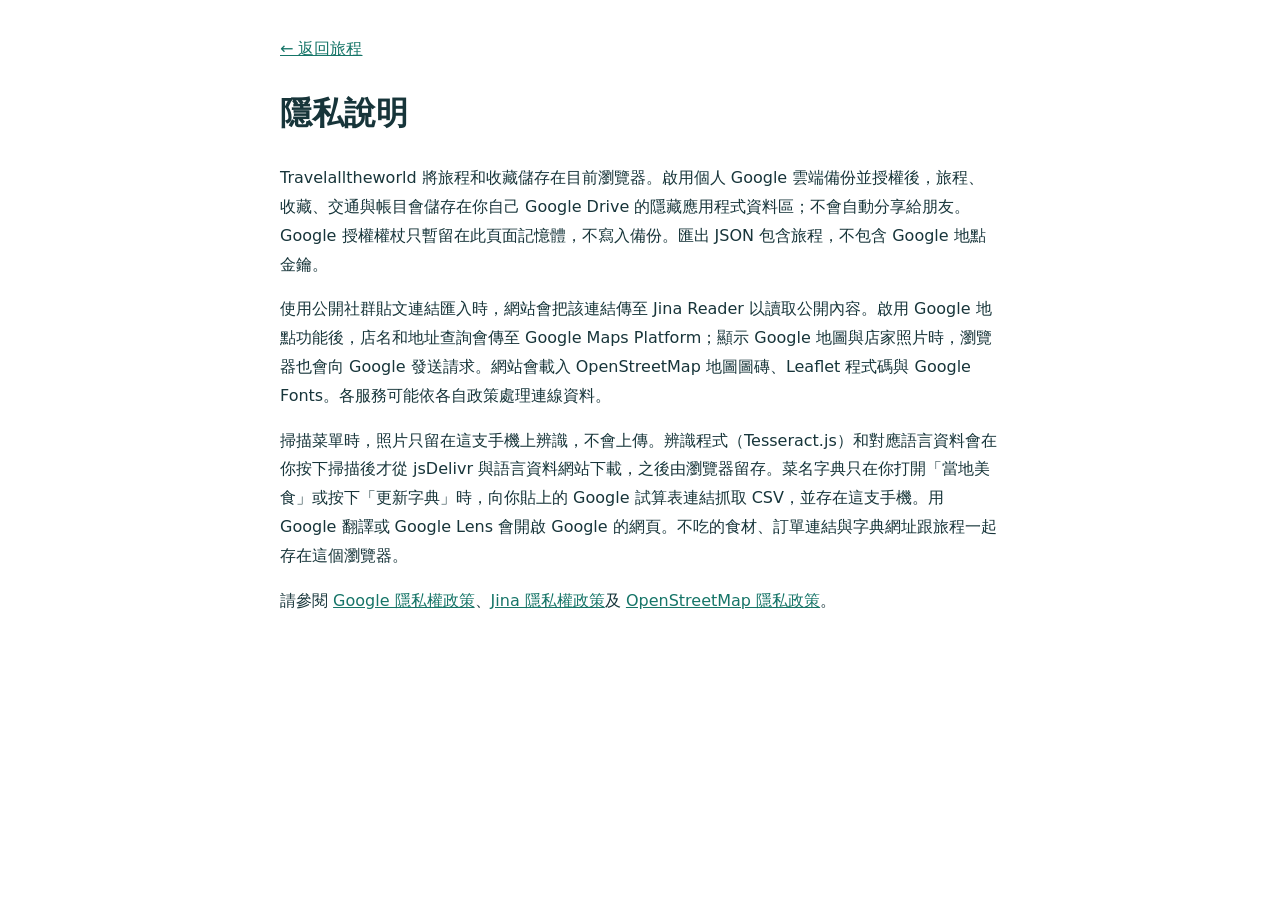
==== commit f6457dc1: "Add menu scan, local-food dictionary, order links, and transport badges. Keep the existing journal l" ====
--- a/privacy.html
+++ b/privacy.html
@@ -1 +1 @@
-<!doctype html><html lang="zh-Hant"><head><meta charset="utf-8"><meta name="viewport" content="width=device-width,initial-scale=1"><title>隱私說明 · Travelalltheworld</title><style>body{font:16px/1.8 system-ui,sans-serif;max-width:720px;margin:35px auto;padding:0 18px;color:#17353a}a{color:#167568}</style></head><body><a href="./">← 返回旅程</a><h1>隱私說明</h1><p>Travelalltheworld 將旅程和收藏儲存在目前瀏覽器。啟用個人 Google 雲端備份並授權後，旅程、收藏、交通與帳目會儲存在你自己 Google Drive 的隱藏應用程式資料區；不會自動分享給朋友。Google 授權權杖只暫留在此頁面記憶體，不寫入備份。匯出 JSON 包含旅程，不包含 Google 地點金鑰。</p><p>使用公開社群貼文連結匯入時，網站會把該連結傳至 Jina Reader 以讀取公開內容。啟用 Google 地點功能後，店名和地址查詢會傳至 Google Maps Platform；顯示 Google 地圖與店家照片時，瀏覽器也會向 Google 發送請求。網站會載入 OpenStreetMap 地圖圖磚、Leaflet 程式碼與 Google Fonts。各服務可能依各自政策處理連線資料。</p><p>請參閱 <a href="https://policies.google.com/privacy" target="_blank" rel="noopener noreferrer">Google 隱私權政策</a>、<a href="https://jina.ai/legal/#privacy-policy" target="_blank" rel="noopener noreferrer">Jina 隱私權政策</a>及 <a href="https://osmfoundation.org/wiki/Privacy_Policy" target="_blank" rel="noopener noreferrer">OpenStreetMap 隱私政策</a>。</p></body></html>
+<!doctype html><html lang="zh-Hant"><head><meta charset="utf-8"><meta name="viewport" content="width=device-width,initial-scale=1"><title>隱私說明 · Travelalltheworld</title><style>body{font:16px/1.8 system-ui,sans-serif;max-width:720px;margin:35px auto;padding:0 18px;color:#17353a}a{color:#167568}</style></head><body><a href="./">← 返回旅程</a><h1>隱私說明</h1><p>Travelalltheworld 將旅程和收藏儲存在目前瀏覽器。啟用個人 Google 雲端備份並授權後，旅程、收藏、交通與帳目會儲存在你自己 Google Drive 的隱藏應用程式資料區；不會自動分享給朋友。Google 授權權杖只暫留在此頁面記憶體，不寫入備份。匯出 JSON 包含旅程，不包含 Google 地點金鑰。</p><p>使用公開社群貼文連結匯入時，網站會把該連結傳至 Jina Reader 以讀取公開內容。啟用 Google 地點功能後，店名和地址查詢會傳至 Google Maps Platform；顯示 Google 地圖與店家照片時，瀏覽器也會向 Google 發送請求。網站會載入 OpenStreetMap 地圖圖磚、Leaflet 程式碼與 Google Fonts。各服務可能依各自政策處理連線資料。</p><p>掃描菜單時，照片只留在這支手機上辨識，不會上傳。辨識程式（Tesseract.js）和對應語言資料會在你按下掃描後才從 jsDelivr 與語言資料網站下載，之後由瀏覽器留存。菜名字典只在你打開「當地美食」或按下「更新字典」時，向你貼上的 Google 試算表連結抓取 CSV，並存在這支手機。用 Google 翻譯或 Google Lens 會開啟 Google 的網頁。不吃的食材、訂單連結與字典網址跟旅程一起存在這個瀏覽器。</p><p>請參閱 <a href="https://policies.google.com/privacy" target="_blank" rel="noopener noreferrer">Google 隱私權政策</a>、<a href="https://jina.ai/legal/#privacy-policy" target="_blank" rel="noopener noreferrer">Jina 隱私權政策</a>及 <a href="https://osmfoundation.org/wiki/Privacy_Policy" target="_blank" rel="noopener noreferrer">OpenStreetMap 隱私政策</a>。</p></body></html>
